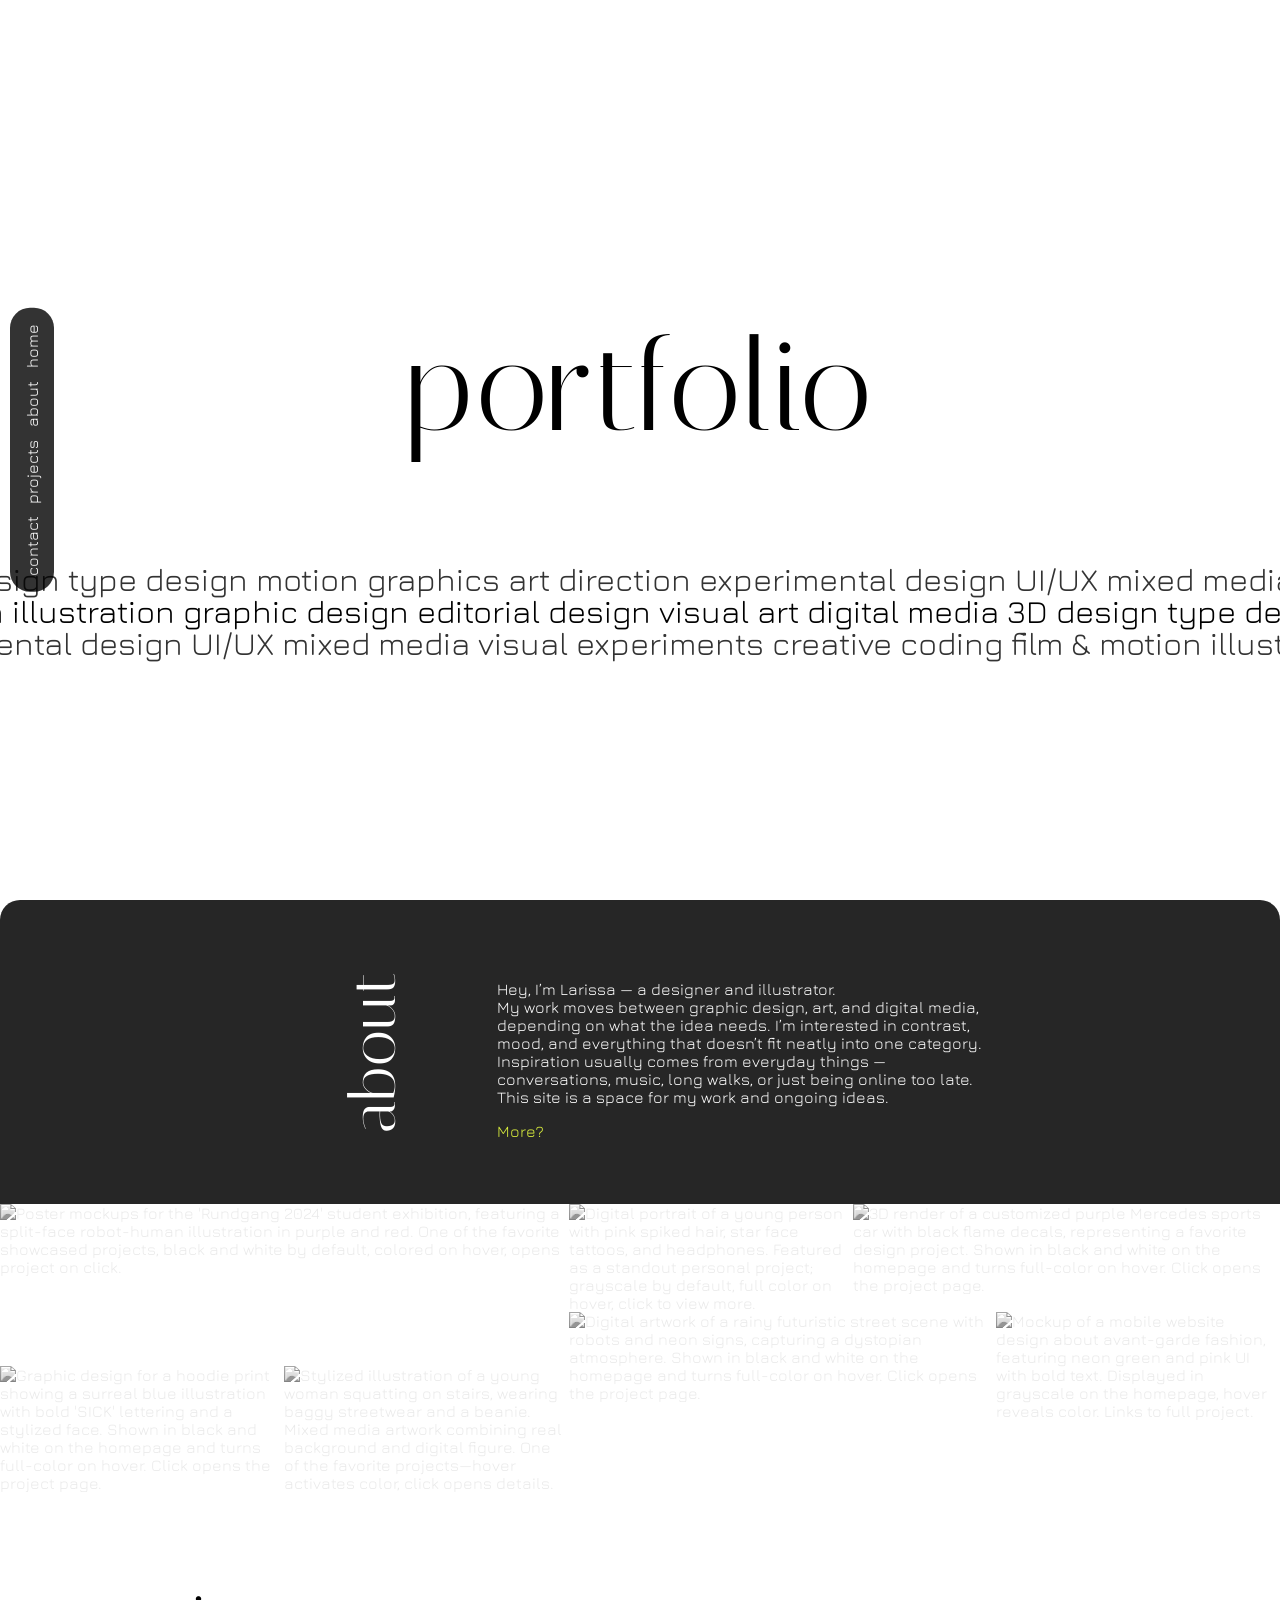
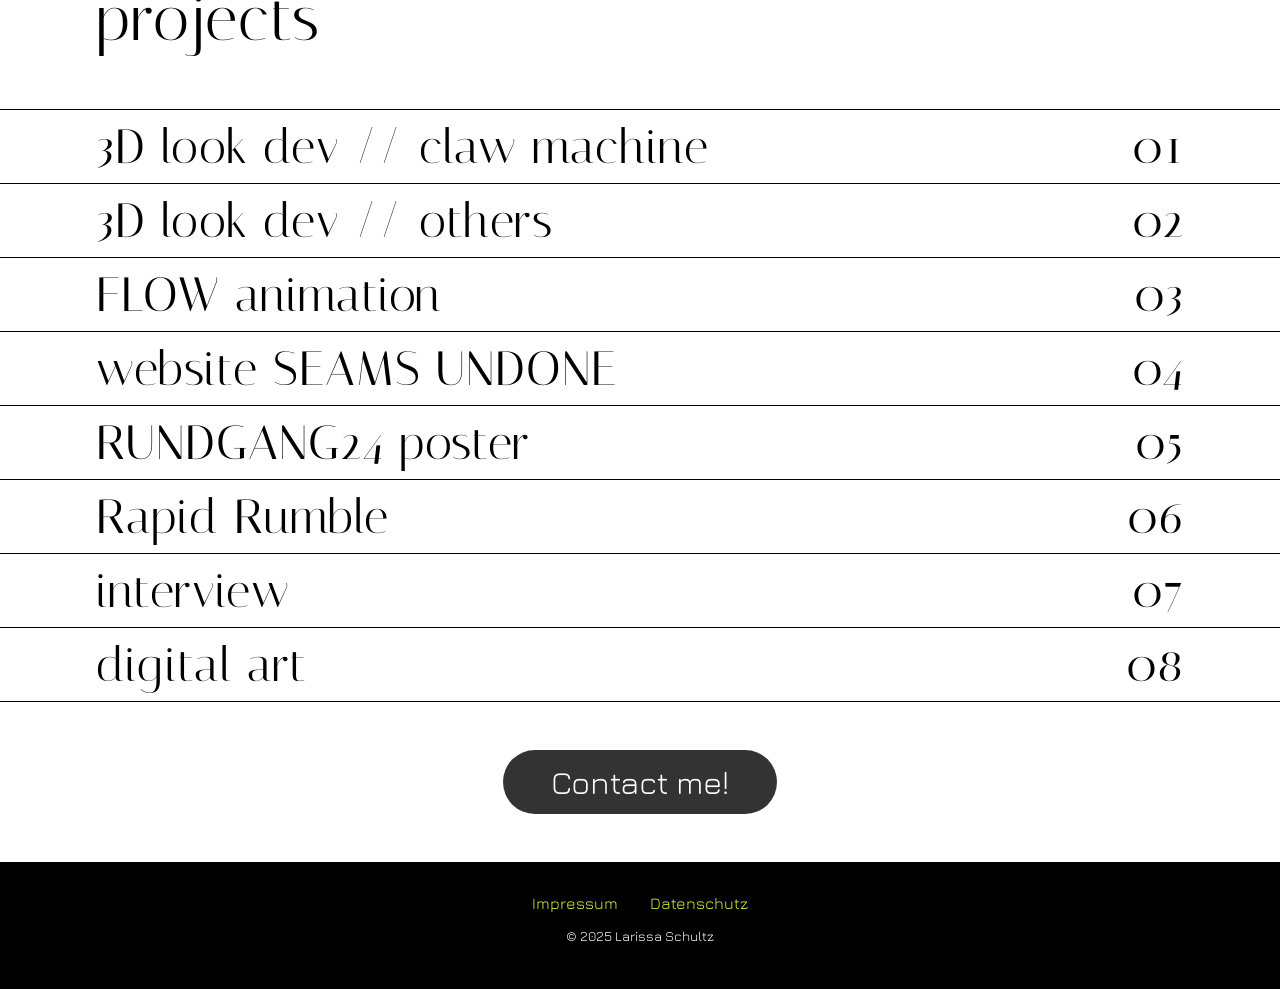
==== index.html @ dbf470c6 "Add files via upload" ====
<!DOCTYPE html>
<html lang="en">

<head>
  <meta charset="UTF-8">
  <title>Portfolio Larissa Schultz</title>
  <link rel="stylesheet" href="style.css">
  <link rel="preconnect" href="https://fonts.googleapis.com">
  <link rel="preconnect" href="https://fonts.gstatic.com" crossorigin>
  <link href="https://fonts.googleapis.com/css2?family=Ballet:opsz@16..72&family=Bodoni+Moda:ital,opsz,wght@0,6..96,400..900;1,6..96,400..900&family=Doto:wght@100..900&family=Italiana&family=Jura:wght@300..700&display=swap" rel="stylesheet">
</head>

<body class="home">
  <header class="site-header">
        
    <div class="header-text">
      <h1 class="header-title">
        portfolio
      </h1>

      <div class="scroll-subtitles">
        <div class="subtitle top">graphic design editorial design visual art digital media 3D design type design motion graphics art direction experimental design UI/UX mixed media visual experiments creative coding film & motion illustration</div>
        <div class="subtitle middle">mixed media visual experiments creative coding film & motion illustration graphic design editorial design visual art digital media 3D design type design motion graphics art direction experimental design UI/UX</div>
        <div class="subtitle bottom">3D design type design motion graphics art direction experimental design UI/UX mixed media visual experiments creative coding film & motion illustration graphic design editorial design visual art digital media</div>
      </div>
    </div>
  </header>

  <nav class="nav">
    <a href="#home">home</a>
    <a href="about.html">about</a>
    <a href="#projects">projects</a>
    <a href="kontakt.html">contact</a>
  </nav>

  <div class="about-wrapper">
    <section class="about-section" id="about">
      <div class="deko-text-about">
        <h2>about</h2>
      </div>
      <div class="about-content">
        <p>Hey, I’m Larissa — a designer and illustrator. <br>
          My work moves between graphic design, art, and digital media, depending on what the idea needs. I’m interested in contrast, mood, and everything that doesn’t fit neatly into one category.
          Inspiration usually comes from everyday things — conversations, music, long walks, or just being online too late. <br>
          This site is a space for my work and ongoing ideas.
        </p>
        <a href="about.html">More?</a>
      </div>
    </section>
  </div>


  <div class="projects">
    <div class="fav-projects">
      <div class="div1"> 
        <a href="3D-look-developement.html">
          <img src="media/3D/Boxen.png" width="100%" height="auto" alt="Poster mockups for the 'Rundgang 2024' student exhibition, featuring a split-face robot-human illustration in purple and red. One of the favorite showcased projects, black and white by default, colored on hover, opens project on click.">
        </a>
      </div>
      <div class="div2"> 
        <a href="RUNDGANG24.html">
          <img src="media/graphic-design/Mock-Up-Poster-1.png" width="100%" height="auto" alt="Digital portrait of a young person with pink spiked hair, star face tattoos, and headphones. Featured as a standout personal project; grayscale by default, full color on hover, click to view more.">
        </a>
      </div>
      <div class="div3"> 
        <a href="3D-look-dev-others.html">
          <img src="media/3D/nostalgia.exe.png" width="100%" height="auto" alt="3D render of a customized purple Mercedes sports car with black flame decals, representing a favorite design project. Shown in black and white on the homepage and turns full-color on hover. Click opens the project page.">
        </a>
      </div>
      <div class="div4"> 
        <a href="digital-art.html">
          <img src="media/digital-art/Final Chaya.png" width="100%" height="auto" alt="Graphic design for a hoodie print showing a surreal blue illustration with bold 'SICK' lettering and a stylized face. Shown in black and white on the homepage and turns full-color on hover. Click opens the project page.">
        </a>
      </div>
      <div class="div5"> 
        <a href="digital-art.html">
          <img src="media/digital-art/staiRy.jpg" width="100%" height="auto" alt="Stylized illustration of a young woman squatting on stairs, wearing baggy streetwear and a beanie. Mixed media artwork combining real background and digital figure. One of the favorite projects—hover activates color, click opens details.">
        </a>
      </div>
      <div class="div6"> 
        <a href="3D-look-dev-others.html">
          <img src="media/3D/bulls bike.png" width="100%" height="auto" alt="Digital artwork of a rainy futuristic street scene with robots and neon signs, capturing a dystopian atmosphere. Shown in black and white on the homepage and turns full-color on hover. Click opens the project page.">
        </a>
      </div>
      <div class="div7"> 
        <a href="interactive-media.html?slide=1">
          <img src="media/interactive-media/Mock Up  Handy.png" width="100%" height="auto" alt="Mockup of a mobile website design about avant-garde fashion, featuring neon green and pink UI with bold text. Displayed in grayscale on the homepage, hover reveals color. Links to full project.">
        </a>
      </div>
    </div>

  
    <h2 id="projects">projects</h2>
        
    <div class="project-link">
      <a href="3D-look-developement.html">
        <h3>3D look dev // claw machine</h3>
        <p class="number">01</p>
      </a>
    </div>
    
    
    <div class="project-link">
      <a href="3D-look-dev-others.html">
        <h3>3D look dev // others</h3>
        <p class="number">02</p>
      </a>
    </div>
      
    <div class="project-link">
      <a href="FLOW.html">
        <h3>FLOW animation</h3>
        <p class="number">03</p>
      </a>
    </div>
    
    <div class="project-link">
      <a href="interactive-media.html">
        <h3>website SEAMS UNDONE</h3>
        <p class="number">04</p>
      </a>
    </div> 

    <div class="project-link">
      <a href="RUNDGANG24.html">
        <h3>RUNDGANG24 poster</h3>
        <p class="number">05</p>
      </a>
    </div>

     <div class="project-link">
      <a href="RapidRumble.html">
        <h3>Rapid Rumble</h3>
        <p class="number">06</p>
      </a>
    </div>

     <div class="project-link">
      <a href="interview.html">
        <h3>interview</h3>
        <p class="number">07</p>
      </a>
    </div>    
        
    <div class="project-link-unterste">
      <a href="digital-art.html">
        <h3>digital art</h3>
        <p class="number">08</p>
      </a>
    </div>

    <div class="button-wrapper">
      <a href="kontakt.html" class="button">Contact me!</a>
    </div>
  </div>

    
  <footer class="footer">
    <div class="footer-links">
      <a href="impressum.html">Impressum</a>
      <a href="datenschutz.html">Datenschutz</a>
    </div>
    <p class="footer-text">© 2025 Larissa Schultz</p>
  </footer>
</body>

<script>
  window.addEventListener('scroll', () => {
    const scrollY = window.scrollY;

    document.querySelector('.subtitle.top').style.transform = `translateX(-${scrollY * 0.2}px)`;
    document.querySelector('.subtitle.middle').style.transform = `translateX(${scrollY * 0.2}px)`;
    document.querySelector('.subtitle.bottom').style.transform = `translateX(-${scrollY * 0.15}px)`;
  });

  window.addEventListener('scroll', () => {
  document.body.classList.toggle('scrolled', window.scrollY > window.innerHeight);
});
</script>
---- style.css ----
:root {
    --akzent-farbe: #ddf23d;
}
   h1, h2, h3 {
        font-family: "Italiana", serif;
        font-size: 4rem;
        font-weight: 400;
        letter-spacing: 0.02em;
    }
    h4 {
        font-family: "Jura", monospace;
        font-size: 1.5rem;
    }


    html, body {
        min-width: 320px;
        min-height: 600px;
    }


    body { 
        font-family: "Jura", monospace;
        margin: 0;
    }
    body.detail { 
        overflow: hidden;
    }
    body.about { 
        padding: 0;
        overflow-x: hidden;
    }

    a {
        color: var(--akzent-farbe);
        text-decoration: none;
        transition: color 0.3s ease;
    }

    a:hover {
        color: white;
    }

    .nav {
        position: fixed;
        top: 50%;
        left: 10px;
        transform: translateY(-50%);
        background-color: rgba(0, 0, 0, 0.8); 
        border-radius: 20px;
        padding: 1rem 0.8rem;
        display: flex;
        flex-direction: column;
        align-items: flex-start;
        gap: 0.8rem;
        z-index: 1000;
    }
    .nav a {
        color: white;
        text-decoration: none;
        writing-mode: vertical-rl; 
        transform: rotate(180deg); 
        font-family: "Jura", sans-serif;
        transition: color 0.3s ease;
    }
    .nav a:hover {
        color: var(--akzent-farbe); 
    }

 
   .button-wrapper {
        text-align: center;
        margin-top: 3rem;
        padding-bottom: 3rem;
    }
    .button {
        all: unset;
        display: inline-block;
        background-color: rgba(0, 0, 0, 0.8);
        color: white;
        font-family: "Jura", sans-serif;
        font-size: 2em;
        padding: 0.8rem 3rem;
        border-radius: 40px;
        text-decoration: none;
        transition: transform 0.3s ease, background-color 0.3s ease, color 0.3s ease;
    }
    .button:hover {
        transform: scale(1.05);
        color: var(--akzent-farbe);
    }




    /*Home-Seite*/
    body.home .nav{
        z-index: 0;
    }
    body.home.scrolled .nav {
    z-index: -1;
    pointer-events: none;
    }

    .site-header {
        position: fixed;
        top: 0;
        left: 0;
        width: 100vw;
        height: 100vh;
        z-index: -1; 
        
        display: flex;
        justify-content: center;
        align-items: center;
        text-align: center;

        background-color: white; 
        overflow: hidden;
        padding: 0;
    }
    .header-text {
        display: flex;
        flex-direction: column;
        align-items: center;
        gap: 1rem;
    }
    .header-title {
        font-family: "Italiana", serif;
        font-size: clamp(5rem, 10vw, 10rem);
        white-space: nowrap;
        overflow: visible;
    }
    .scroll-subtitles {
        position: relative;
        overflow: hidden;
        white-space: nowrap;
        line-height: 1;
    }
    .subtitle {
        font-family: "Jura", sans-serif;
        font-size: 2rem;
        color: black;
        transition: transform 0.1s ease-out;
        will-change: transform;
        position: relative;
    }
    .subtitle.top,
    .subtitle.bottom {
        opacity: 0.8;
    }
    .subtitle.bottom{
        padding-bottom: 1rem;
    }


    .about-wrapper {
        margin-top: 100vh; 
        position: relative;
        z-index: 1;
    }
    .about-section {
        display: flex;
        justify-content: center; 
        align-items: center; 
        gap: 2rem; 
        padding: 4rem 2rem;
        background-color: rgba(0, 0, 0, 0.85);
        backdrop-filter: blur(10px);
        -webkit-backdrop-filter: blur(10px);
        color: white;
        border-top-left-radius: 20px;
        border-top-right-radius: 20px;
        z-index: 10;
    }
    .deko-text-about {
        writing-mode: vertical-rl;
        transform: rotate(180deg);
        flex-shrink: 0;
    }
    .about-content {
        max-width: 500px;
    }


    .projects{
        background-color: white;
        z-index: 10;
    }
    .fav-projects {
        background-color: white;
        display: grid;
        grid-template-columns: repeat(9, 1fr);
        grid-template-rows: repeat(6, 1fr);
        grid-column-gap: 2px;
        grid-row-gap: 2px;
        gap: 0;
    }
    .fav-projects img{
        width: 100%;
        height: 100%;
        object-fit: cover;
        filter: grayscale(100%) contrast(110%);
    }
    .fav-projects img:hover{
        filter: none;
    }
    .fav-projects > div {
        width: 100%;
        height: 100%;
        z-index: 10;
    }
    .div1 { grid-area: 1 / 1 / 4 / 5; }
    .div2 { grid-area: 1 / 5 / 3 / 7; }
    .div3 { grid-area: 1 / 7 / 3 / 10; }
    .div4 { grid-area: 4 / 1 / 7 / 3; }
    .div5 { grid-area: 4 / 3 / 7 / 5; }
    .div6 { grid-area: 3 / 5 / 7 / 8; }
    .div7 { grid-area: 3 / 8 / 7 / 10; }

    
    .project-link {
        border-top: 1px solid black; 
        padding: 0.5rem 1rem;  
        transition: transform 0.3s ease, background-color 0.3s ease, color 0.3s ease;       
    }
    .project-link:hover {
        background-color: rgb(221, 242, 61);
    }
    .project-link-unterste{
        border-top: 1px solid black; 
        border-bottom: 1px solid black;
        padding: 0.5rem 1rem;   
        transition: transform 0.3s ease, background-color 0.3s ease, color 0.3s ease;      
    }
    .project-link-unterste:hover {
        background-color: rgb(221, 242, 61);
    }
    .project-link a, .project-link-unterste a {
        display: flex;
        justify-content: space-between;
        align-items: center;
        text-decoration: none;
        color: black;
        transition: transform 0.3s ease, background-color 0.3s ease, color 0.3s ease;
    }
    .project-link a:hover, .project-link-unterste a:hover {
        transform: scale(1.04);
    }
    .project-link h3, .project-link-unterste h3,
    .project-link .number, .project-link-unterste .number{
        margin: 0;
        font-size: 3rem;
        font-family: "Italiana", serif;
        font-weight: 400;
        letter-spacing: 0.02em;
    }


    .footer {
        background-color: black;
        color: white;
        text-align: center;
        padding: 2rem 1rem;
        font-family: "Jura", sans-serif;
        margin-top: 0rem;
    }
    .footer-links {
        display: flex;
        justify-content: center;
        flex-wrap: wrap;
        gap: 2rem;
        margin-bottom: 1rem;
    }
    .footer-text {
        font-size: 0.85rem;
        opacity: 1;
    }




    /*About Me Seite*/
    .about-site-wrapper {
        position: relative;
    }
    .about-block {
        width: 100vw;
        min-height: 100vh;
        display: flex;
        justify-content: center;
        align-items: center;
        overflow: hidden;
        position: relative; 
    }


    .block1 { z-index: 1; }
    .block2 { z-index: 2; }
    .block3 { z-index: 3; }
    .block4 { z-index: 4; }
    .block5 { z-index: 5; }


    .about-block.image {
        height: 100vh;
        position: sticky;
        top: 0;
        z-index: 2; 
        overflow: hidden;
    }
    .about-block.image img {
        width: 100%;
        height: 100%;
        object-fit: cover;
        filter: grayscale(100%) contrast(110%);
    }


    .about-block.text {
        min-height: 100vh;
        width: 100vw;
        padding: 3.5rem 0;
        
        box-sizing: border-box;
        position: relative;
        z-index: 3;
        display: flex;
        justify-content: center;
        align-items: flex-start; 
        overflow: auto; 
    }
    .about-block .inner {
        padding: 3.5rem;
        width: 100%;
        background: rgba(255, 255, 255, 0.8);
        backdrop-filter: blur(10px);
        -webkit-backdrop-filter: blur(10px);
        border-radius: 40px;
        box-shadow: 0 10px 50px rgba(0,0,0,0.1);
        box-sizing: border-box;
        margin: auto;
    }
    .icon-row {
        display: flex;
        justify-content: center;
        align-items: center;
        gap: 1.5rem;
        flex-wrap: wrap; /* wichtig für mobile */
        margin-top: 1rem;
    }
    .icon-row img {
        width: 50px;
        height: 50px;
        object-fit: contain;

        transition: transform 0.3s ease, filter 0.3s ease;
    }
    .icon-row img:hover {
        transform: scale(1.2);
        filter: brightness(1.2);
    }
    .icon-divider {
        border: none;
        height: 1px;
        width: 60%;
        margin: 4rem auto 1.5rem auto;

        background: linear-gradient(
            to right,
            transparent,
            rgba(0,0,0,0.4),
            transparent
        );
    }



    /*Kontaktseite*/
    body.contact::before {
        content: "";
        position: fixed;
        top: 0;
        left: 0;
        width: 100vw;
        height: 100vh;
        background-image: url("media/about-me/image00004.png");
        background-size: cover;
        background-position: center;
        background-repeat: no-repeat;
        background-attachment: fixed;
        filter: grayscale(100%) contrast(110%);
        z-index: -1;
    }


    .contact-wrapper {
        max-width: 700px;
        margin: 5rem auto;
        padding: 2rem;
        background: rgba(255, 255, 255, 0.1);
        backdrop-filter: blur(10px);
        -webkit-backdrop-filter: blur(10px);
        color: white;
        font-family: "Jura", sans-serif;
        border-radius: 40px;
    }
    .contact-wrapper h1 {
        text-align: center;
        margin-bottom: 1.5rem;
    }
    .contact-wrapper p {
        text-align: center;
        font-size: 1.3rem;
        line-height: 1.6;
        margin-bottom: 2rem;
        padding-left: 3rem; 
        padding-right: 3rem;
    }
    .contact-wrapper form {
        display: flex;
        flex-direction: column;
        gap: 1rem;
        padding-left: 3rem; 
        padding-right: 3rem;
    }
    .contact-wrapper label {
        font-weight: bold; 
    }
    .contact-wrapper input,
    .contact-wrapper textarea {
        font-family: "Jura", sans-serif;
        padding: 0.8rem;
        border: none;
        border-radius: 20px;
        font-size: 1rem;
        background-color: rgba(255, 255, 255, 0.8);
        color: black;
         transition: transform 0.3s ease, background-color 0.3s ease, color 0.3s ease;
    }
    .contact-wrapper input:hover,
    .contact-wrapper textarea:hover {
        background-color: rgb(221, 242, 61, 0.8);
        transform: scale(1.05);
    }
    .contact-wrapper a {
        display: block;
        text-align: center;
        margin-top: 2rem;
    }

    .contact-text {
        text-align: center;
        font-size: 1.3rem;
        line-height: 1.6;
        margin-bottom: 1.5rem;
        padding: 0 3rem;
    }

    .divider {
        border: none;
        height: 1px;
        background: linear-gradient(
            to right,
            transparent,
            rgba(255,255,255,0.4),
            transparent
        );
        margin: 2rem auto;
        width: 70%;
    }
    .contact-info {
        display: flex;
        justify-content: space-between;
        gap: 2rem;
        padding: 0 3rem;
        flex-wrap: wrap; 
    }
    .contact-item {
        flex: 1;
        min-width: 200px;
        text-align: center;
        padding: 1rem;
        border-radius: 20px;
        background: rgba(255, 255, 255, 0.08);
        backdrop-filter: blur(5px);
        transition: transform 0.3s ease, background-color 0.3s ease;
    }
    .contact-item:hover {
        transform: translateY(-5px);
        background: rgba(221, 242, 61, 0.2);
    }
    .label {
        display: block;
        font-size: 0.9rem;
        opacity: 0.7;
        margin-bottom: 0.5rem;
        text-transform: uppercase;
        letter-spacing: 1px;
    }
    .contact-item a {
        color: white;
        text-decoration: none;
        font-size: 1.1rem;
    }
    .contact-item a:hover {
        text-decoration: underline;
    }



    /* Detailseiten*/
    .project h1{
        font-size: 3em;
        z-index: 5;
    }
    .project h2 {
        top: 0;
        background-color: white; 
        z-index: 10;
        padding: 0.5rem 0;
    }


    .carousel-wrapper {
        position: relative;
        width: 100vw;
        height: 100vh;
        overflow: hidden; 
    }
    .carousel {
        display: flex;
        transition: transform 0.5s ease-in-out;
        height: 100%;
        overflow: hidden;
    }


    .project {
        flex: 0 0 100vw;
        height: 100vh;
        overflow-y: auto;
        padding-left: 2rem;
        padding-right: 1rem;
        padding-bottom: 5rem;
        box-sizing: border-box;
        position: relative;
    }


    .description-overlay {
        position: fixed;
        bottom: -100%;
        left: 0;
        width: 100%;
        background: rgba(0,0,0,0.85);
        backdrop-filter: blur(10px);
        -webkit-backdrop-filter: blur(10px);
        color: white;
        padding: 3.5rem;
        transition: bottom 0.4s ease;
        z-index: 999;
        border-top-left-radius: 20px;
        border-top-right-radius: 20px;
        max-height: 90vh;
        overflow-y: auto;
        box-sizing: border-box;
    }
    .description-overlay.active {
        bottom: 0;
    }
    .description-content {
        max-width: 800px;
        margin: auto;
    }


    .carousel-button {
        all: unset;
        display: inline-block;
        background-color: rgba(0, 0, 0, 0.8);
        color: white;
        border-radius: 40px;
        position: absolute;
        bottom: 1rem;
        padding: 0.8rem 1rem;
        cursor: pointer;
        z-index: 10;
        transition: transform 0.3s ease, background-color 0.3s ease, color 0.3s ease;
    }
    .carousel-button:hover {
        transform: scale(1.05);
        color: var(--akzent-farbe);

        
    }
    .carousel-button.prev {
        left: 1rem;
    }
    .carousel-button.next {
        right: 1rem;
    }

    .popup-trigger {
        cursor: pointer;
    }   

    .project img {
        border-radius: 3px;
    }
    .project video {
        border-radius: 3px;
    }



    /*Detailseiten individeulle Extras*/

     /*Drehende Karte*/
        .card-wrapper {
            display: flex;
            justify-content: center;
            margin-top: 2rem; 
        }
        .card {
            width: 300px; 
            height: 440px;
            perspective: 1000px; 
        }
        .card-inner {
            width: 100%;
            height: 100%;
            position: relative;
            transition: transform 0.6s;
            transform-style: preserve-3d;
        }
        .card:hover .card-inner {
            transform: rotateY(180deg);
        }
        .card-front, .card-back {
            position: absolute;
            width: 100%;
            height: 100%;
            backface-visibility: hidden;
            box-shadow: 0 10px 25px rgba(0,0,0,0.25); 
            border-radius: 40px;
            overflow: hidden;
        }
        .card-front img, .card-back img {
            width: 100%;
            height: 100%;
            object-fit: cover;
        }
        .card-back {
            transform: rotateY(180deg);
        }


     /*Logo Zoom*/
        .logo-wrapper {
            display: flex;
            justify-content: center;
            margin-top: 2rem; 
        }
        .logo {
            width: 300px;
            transition: transform 0.3s ease;
            cursor: pointer;
        }
        .logo:hover {
         transform: scale(1.10);
        }


     /*Video Layout*/
        .fixed-description {
            margin-top: 1rem;
            background: rgba(0, 0, 0, 0.05);
            backdrop-filter: blur(10px);
            -webkit-backdrop-filter: blur(10px);
            color: black;
            padding: 2rem;
            border-radius: 20px;
            box-sizing: border-box;
            max-width: 100%;
        }
        .fixed-description h3 {
            margin-top: 0;
            font-family: "Italiana", serif;
            font-size: 2.5rem;
        }
        .fixed-description h4 {
           color: black;
        }
        .fixed-description p {
            font-family: "Jura", monospace;
            font-size: 1.1rem;
            line-height: 1.5;
        }
    
   /*Grid Claw Machine*/
    .clawgrid {
        display: grid;
        grid-template-columns: 1fr;
        gap: 2rem;
        max-width: 1800px;
        margin: 2rem auto;
        padding: 0 2rem;
        box-sizing: border-box;
    }

    /* Row 1: Hero über volle Breite */
    .cdiv1 {
        width: 100%;
    }
    .cdiv1 video {
        width: 100%;
        aspect-ratio: 21 / 9;
        object-fit: cover;
        display: block;
        border-radius: 3px;
    }

    /* Row 2: 2/3 + 1/3 nebeneinander */
    .cdiv-row2 {
        display: grid;
        grid-template-columns: 2fr 1fr;
        gap: 1rem;
    }

    /* Row 3: 50/50 nebeneinander */
    .cdiv-row3 {
        display: grid;
        grid-template-columns: 1fr 1fr;
        gap: 1rem;
    }

    /* Row 4: 4 Videos gleich breit */
    .cdiv-row4 {
        display: grid;
        grid-template-columns: repeat(4, 1fr);
        gap: 1rem;
    }

    /* Alle Medien einheitlich */
    .cdiv-row2 img,
    .cdiv-row2 video,
    .cdiv-row3 img,
    .cdiv-row3 video,
    .cdiv-row4 video {
        width: 100%;
        aspect-ratio: 16 / 9;
        object-fit: cover;
        display: block;
        border-radius: 3px;
    }
    .cdiv-row4 video {
        aspect-ratio: 12 / 11;
    }
    .cdiv-row2 img:last-child {
        aspect-ratio: 9 / 10.1;  /* hochkant statt 16/9 */
    }

   


    /*Media Querys*/

    /*Tablet*/
    @media (min-width: 768px) {
        
     /*Home-Seite*/
        body.home .nav{
            z-index: 100;
        }
        body.home.scrolled .nav {
        z-index: 100;
        pointer-events: all;
        }

        .projects h2{
            padding-left: 6rem;
        }
        .project-link {
            padding: 0.5rem 6rem;         
        }
        .project-link-unterste{
            padding: 0.5rem 6rem;         
        }
        
     /*Detail-Seiten*/
        .project h2 {
            position: sticky;
        }
        .project {
            padding-left: 7rem;
            padding-right: 6rem;
           
        }
        .description-overlay {
            padding-left: 7rem;
            padding-right: 6rem;
        }
        .description-content {
            max-width: 1000px;
            margin: auto;
        }

     /*About-Seite*/
        .about-block.text {
            width: 84vw;
            max-width: 900px;
            margin: 0 auto; 
        }
        .about-block .inner {
            padding: 6rem;
        }
    }

    /* Desktop */
    @media (min-width: 1200px) {

        .description-overlay {
            padding-left: 7rem;
            padding-right: 6rem;
        }

    .project {
        padding-left: clamp(4rem, 8vw, 10rem);  
        padding-right: clamp(4rem, 8vw, 10rem);
        margin: 0 auto;
    }

     /*Feature Layout = oben ein Main, darunter Subs*/
        .project-grid.featured-layout {
            display: grid;
            grid-template-rows: auto auto;
            gap: 2rem;
            max-width: 1800px;
            margin: 0 auto;
        }
        .project-grid .main-image img {
            width: 100%;
            height: auto;
        }
        .project-grid .sub-images {
            display: grid;
            grid-template-columns: repeat(3, 1fr);
            gap: 1.5rem;
        }
        .project-grid .sub-images img {
            width: 100%;
            height: auto; 
            object-fit: cover;
        }

     /*Abwandlung*/
        .project-grid.featured-layout.two .sub-images {
            grid-template-columns: 1fr 1.45fr;
        }

     /*Inverted Feature Layout= oben Subs, darunter Main*/
        .project-grid.inverted-feature-layout {
            display: flex;
            flex-direction: column;
            gap: 2rem;
            max-width: 1800px;
            margin: 0 auto;
        }
        .inverted-feature-layout .top-row {
            display: grid;
            grid-template-columns: 1fr 1fr;
            gap: 2rem;
        }
        .inverted-feature-layout .top-row img,
        .inverted-feature-layout .bottom-row img {
            width: 100%;
            height: 100%;
            object-fit: cover;
            
        }
        .inverted-feature-layout .bottom-row img {
            width: 100%;
            height: auto;
        }

     /*Split Layout = rechts Main, links Subs*/
        .project-grid.vertical-split-layout {
            display: grid;
            grid-template-columns: 1fr 2fr; 
            gap: 2rem;
            align-items: stretch;
            max-width: 1800px;
            margin: 0 auto;
        }
        .vertical-split-layout .left-column {
            display: flex;
            flex-direction: column;
            gap: 2rem;
        }
        .vertical-split-layout .left-column img,
        .vertical-split-layout .right-column img {
            width: 100%;
            height: auto;
            
            object-fit: cover;
        }
        .vertical-split-layout .right-column img {
            height: 100%;
            object-fit: contain; 
        }
        .vertical-split-layout .right-column {
            display: flex;
            align-items: center;
            justify-content: center;
        }


     /*Stacked=einfach mittig übereinander*/
        .project-grid.stacked {
            display: flex;
            flex-direction: column;
            align-items: center;
            gap: 2rem;
            max-width: 1800px;
            margin: 0 auto;
            padding: 2rem 1rem;
        }
        .project-grid.stacked img {
            width: 100%;
            max-width: 1800px;
            height: auto;
            object-fit: cover;
        }

     /*Einzelbilder*/
        .project-grid.single-centered {
            display: flex;
            justify-content: center;
            align-items: center;
            padding: 2rem 1rem;
            max-width: 1800px;
            margin: 0 auto;
        }
        .project-grid.single-centered img{
            max-width: 1800px;
            object-fit: cover;
        }

        .detail img {
            max-height: 100vh;
            width: auto;
        }

    }
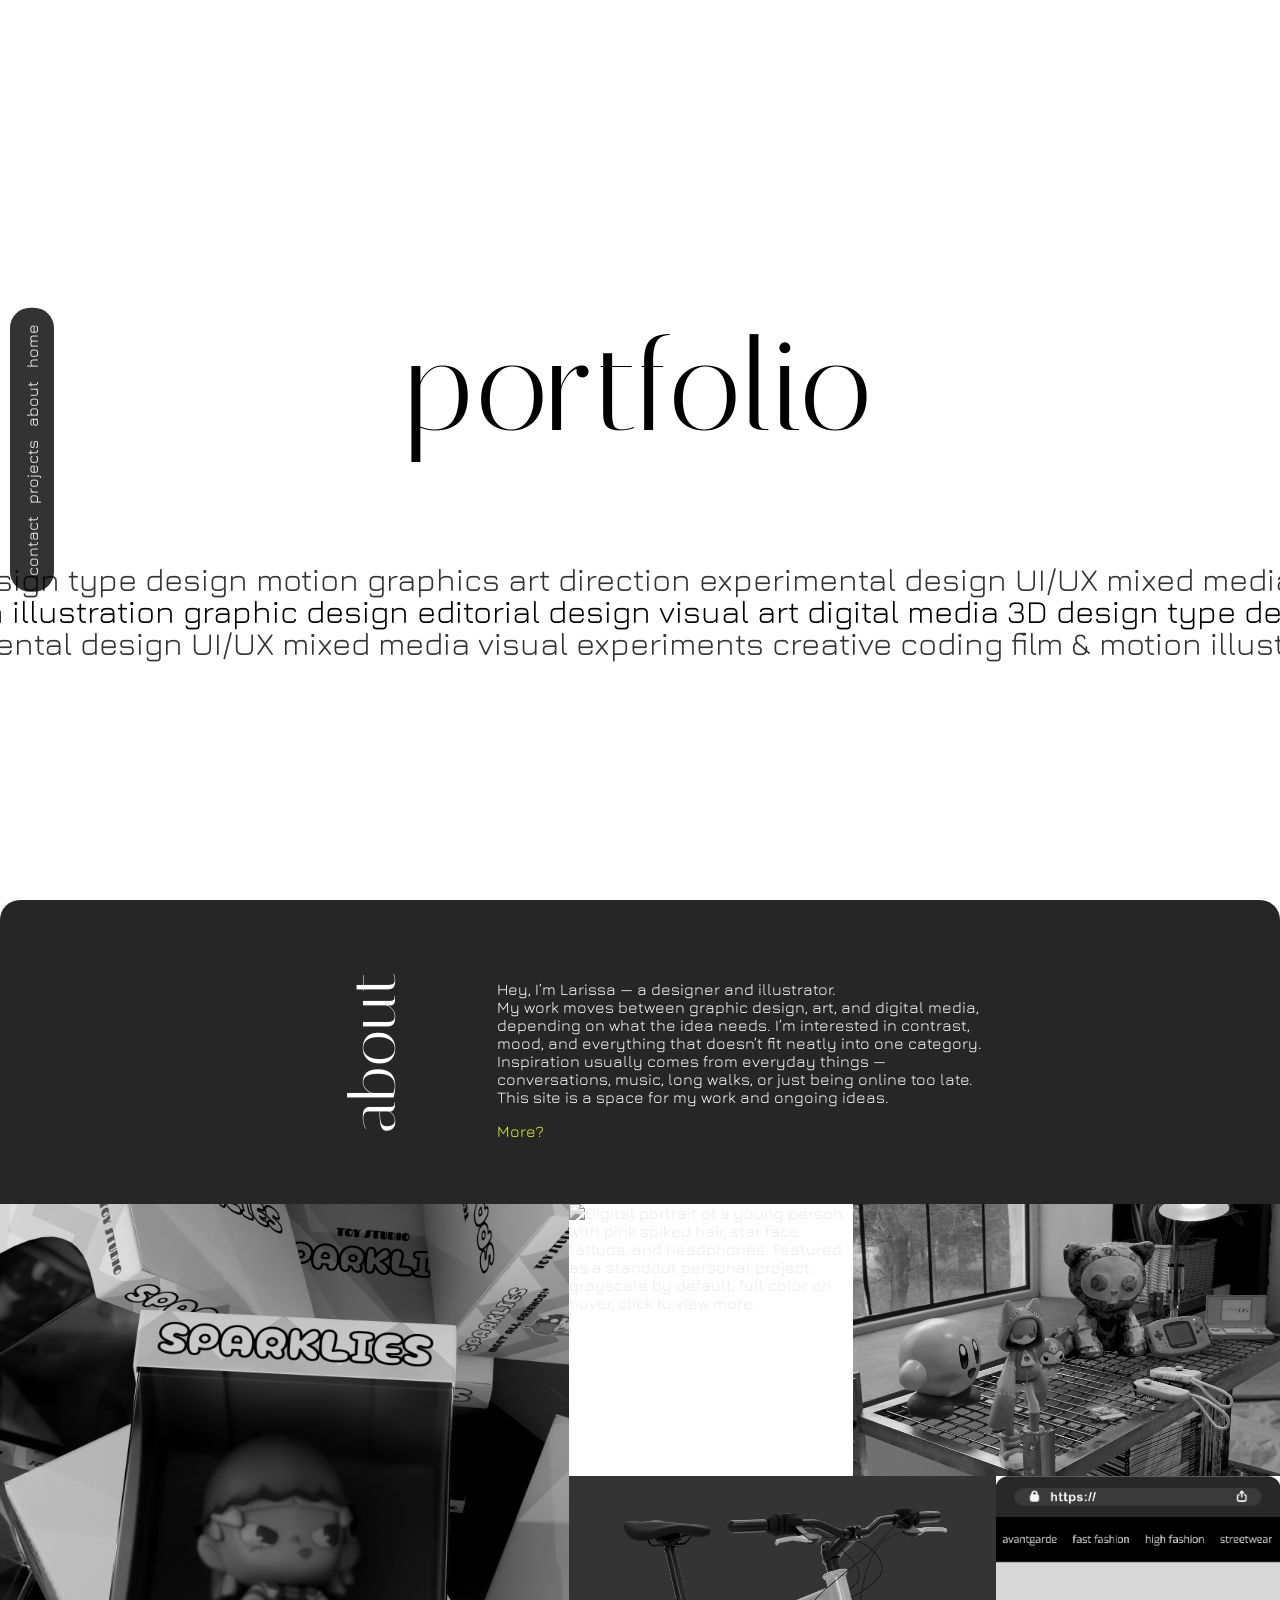
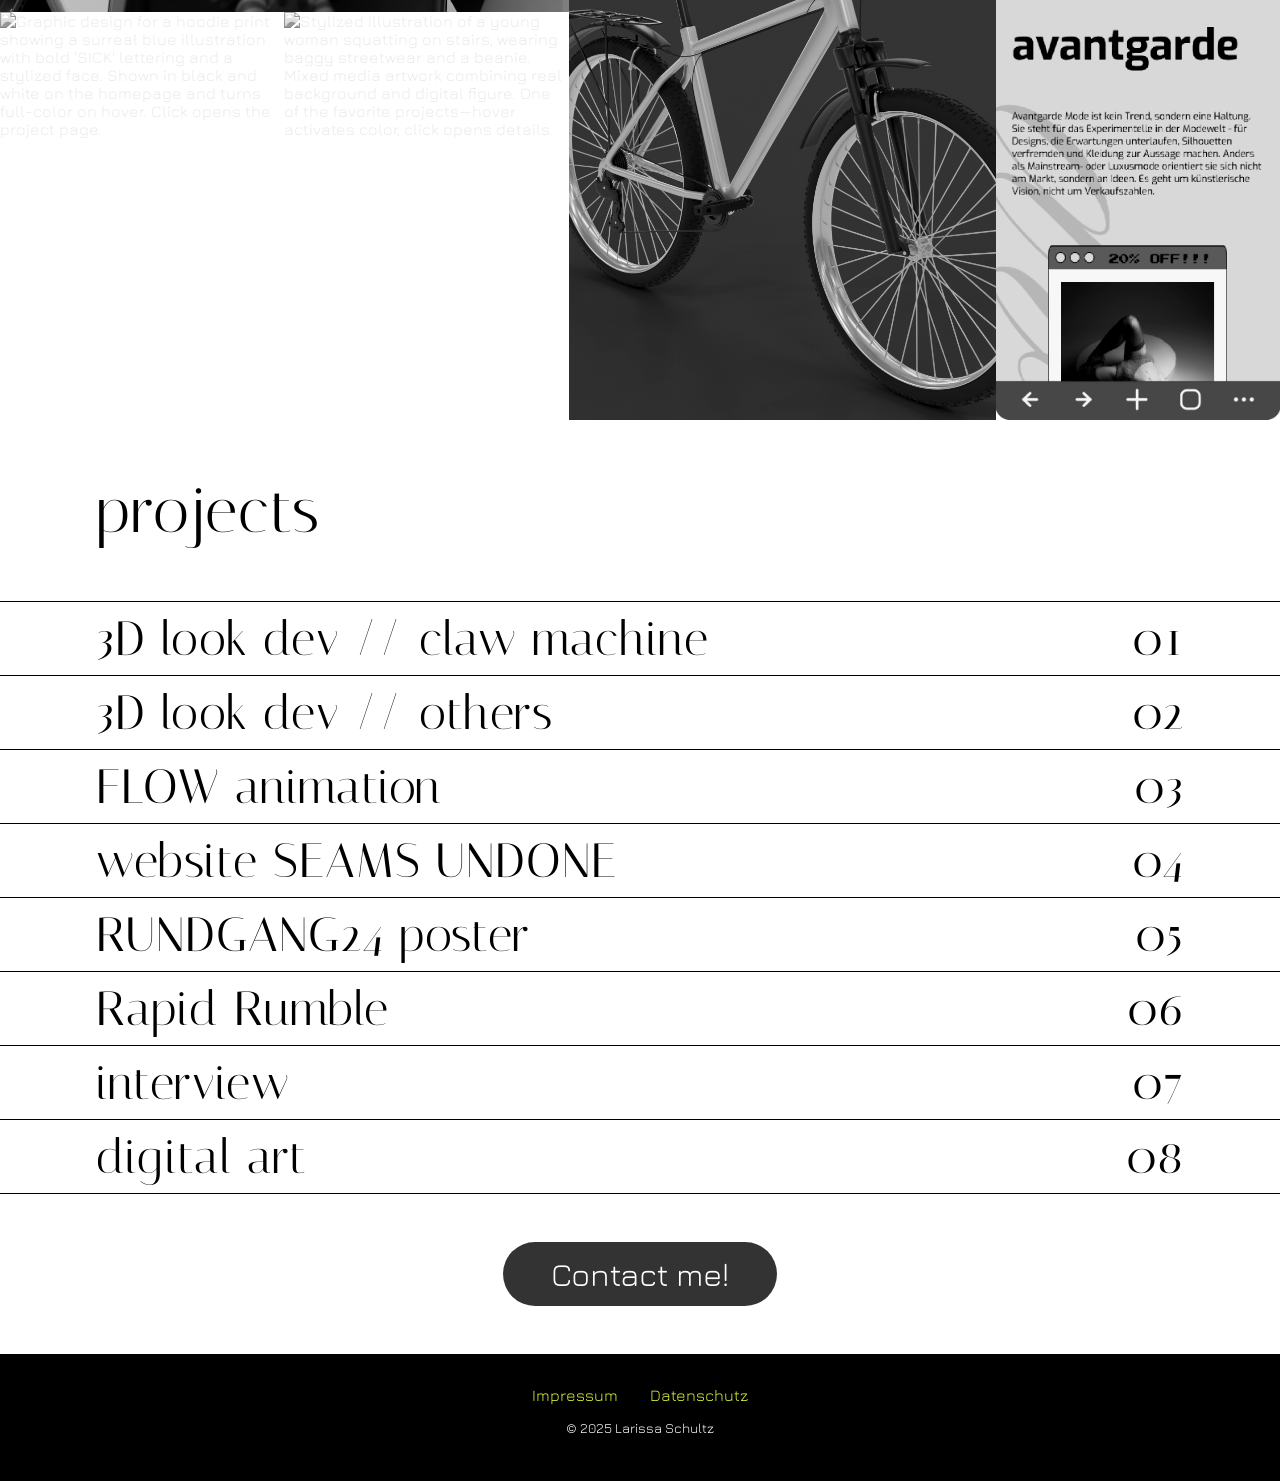
==== commit 5a1b0bd8: "fix responsive nav bar" ====
--- a/index.html
+++ b/index.html
@@ -3,6 +3,7 @@
 
 <head>
   <meta charset="UTF-8">
+  <meta name="viewport" content="width=device-width, initial-scale=1.0">
   <title>Portfolio Larissa Schultz</title>
   <link rel="stylesheet" href="style.css">
   <link rel="preconnect" href="https://fonts.googleapis.com">
--- a/style.css
+++ b/style.css
@@ -493,7 +493,7 @@
     }
     .label {
         display: block;
-        font-size: 0.9rem;
+        font-size: 1.3rem;
         opacity: 0.7;
         margin-bottom: 0.5rem;
         text-transform: uppercase;
@@ -502,7 +502,7 @@
     .contact-item a {
         color: white;
         text-decoration: none;
-        font-size: 1.1rem;
+        font-size: 1.5rem;
     }
     .contact-item a:hover {
         text-decoration: underline;
@@ -612,6 +612,22 @@
     .project video {
         border-radius: 3px;
     }
+        .video-wrapper {
+        position: relative;
+        width: 100%;
+        padding-bottom: 56.25%; /* 16:9 */
+        height: 0;
+        overflow: hidden;
+    }
+    .video-wrapper iframe {
+        position: absolute;
+        top: 0;
+        left: 0;
+        width: 100%;
+        height: 100%;
+        border-radius: 3px; 
+    }
+
 
 
 
@@ -768,6 +784,39 @@
     /*Media Querys*/
 
     /*Tablet*/
+ @media (max-width: 768px) {
+    .nav {
+        position: fixed;
+        bottom: 10px;
+        top: auto;
+        left: 50%;
+        transform: translateX(-50%);
+
+        flex-direction: row;
+        justify-content: center;
+        align-items: center;
+
+        padding: 0.8rem 1.2rem;
+        gap: 1.2rem;
+
+        border-radius: 30px;
+    }
+    .nav a {
+        writing-mode: horizontal-tb; 
+        transform: none;
+
+        font-size: 1.1rem;
+        padding: 0.4rem 0.6rem;
+    }
+    .nav {
+        z-index: 9999 !important;
+    }
+    body.home .nav,
+    body.home.scrolled .nav {
+        z-index: 9999 !important;
+        pointer-events: auto;
+    }
+}
     @media (min-width: 768px) {
         
      /*Home-Seite*/
@@ -921,7 +970,7 @@
         .project-grid.stacked {
             display: flex;
             flex-direction: column;
-            align-items: center;
+            align-items: stretch; /* ← FIX */
             gap: 2rem;
             max-width: 1800px;
             margin: 0 auto;
